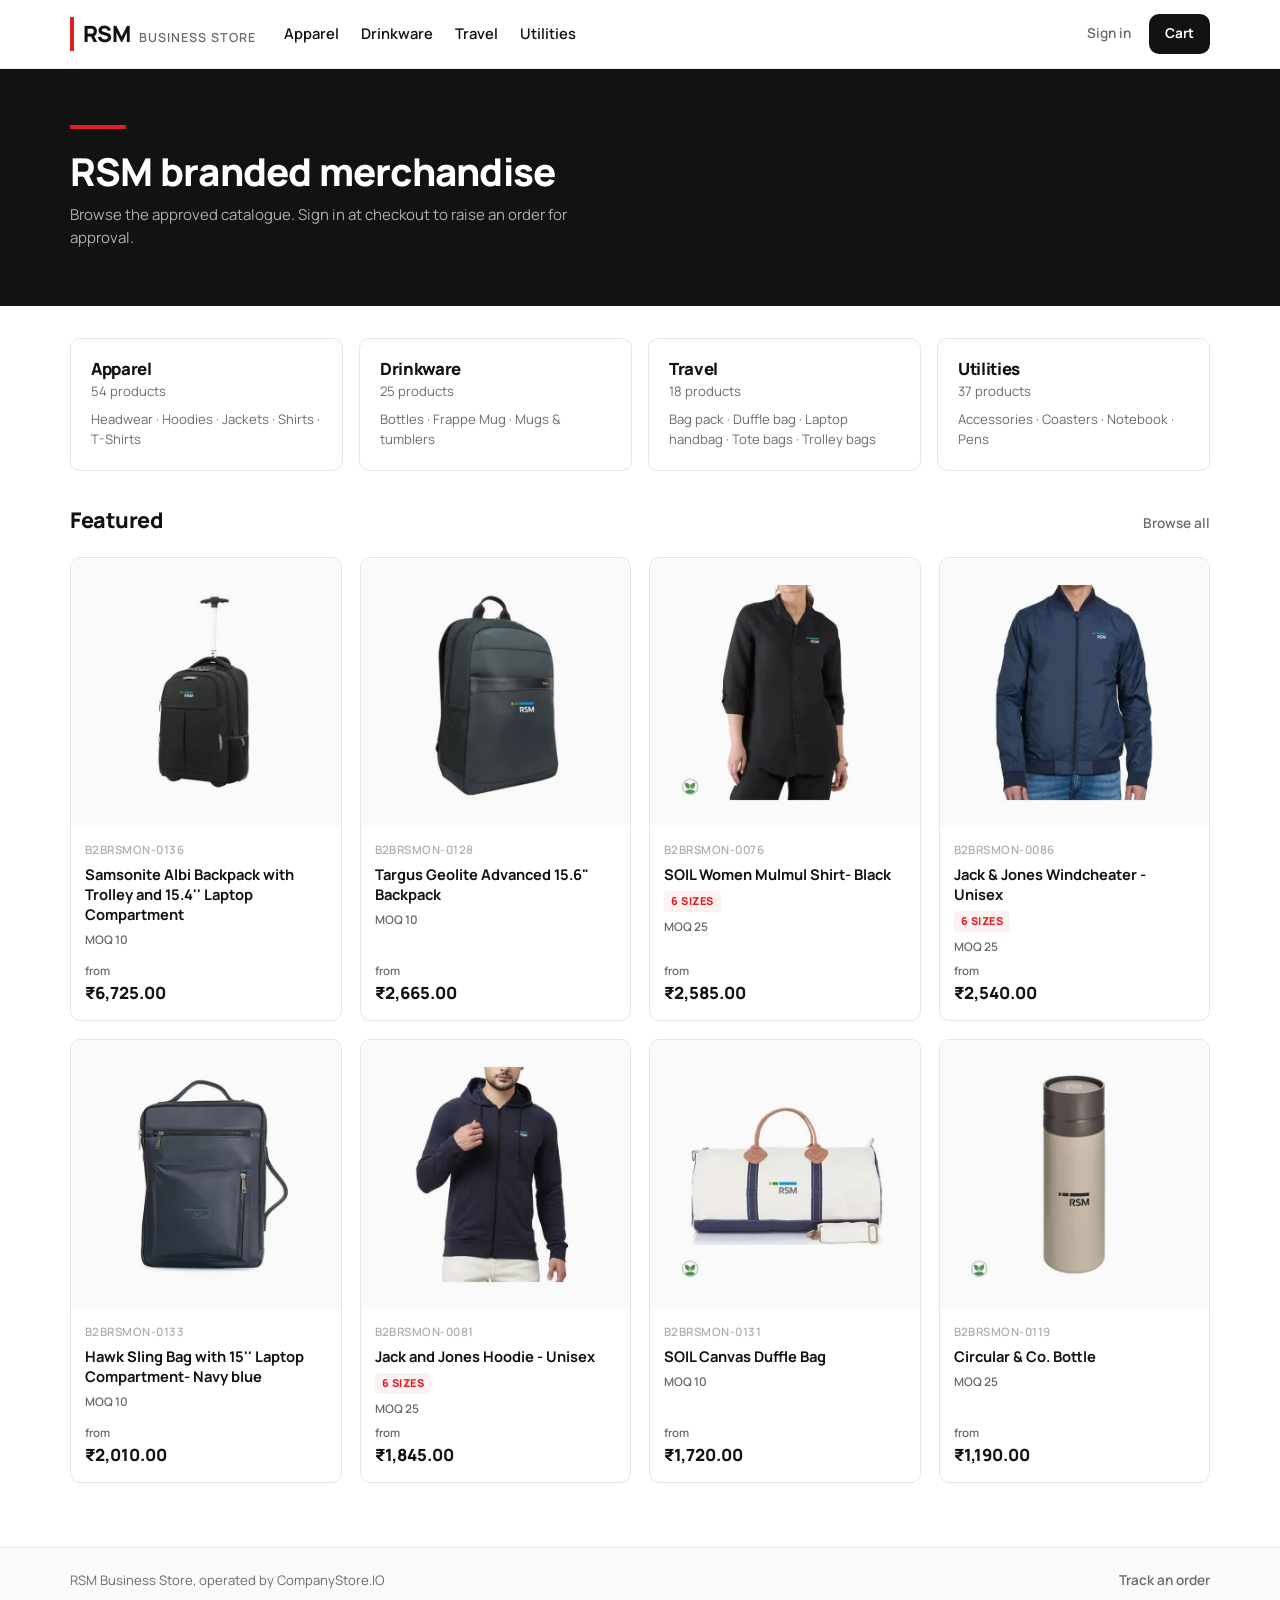
==== index.html @ a724bf7b "RSM B2B store: static catalogue, tier pricing, approval workflow Replaces the Magento storefront at " ====
<!doctype html>
<html lang="en">
<head>
<meta charset="utf-8">
<meta name="viewport" content="width=device-width,initial-scale=1">
<meta name="robots" content="noindex,nofollow">
<title>RSM Business Store</title>
<link rel="preconnect" href="https://fonts.googleapis.com">
<link rel="preconnect" href="https://fonts.gstatic.com" crossorigin>
<link href="https://fonts.googleapis.com/css2?family=Manrope:wght@400;500;600;700;800&display=swap" rel="stylesheet">
<link rel="stylesheet" href="assets/css/app.css">
</head>
<body>
<main>
  <section class="hero">
    <div class="wrap">
      <div class="bar"></div>
      <h1>RSM branded merchandise</h1>
      <p>Browse the approved catalogue. Sign in at checkout to raise an order for approval.</p>
    </div>
  </section>

  <div class="wrap">
    <div class="cat-grid" id="cats"></div>

    <div class="row-between" style="margin:36px 0 16px">
      <h2>Featured</h2>
      <a class="link-quiet" href="category.html?cat=Apparel">Browse all</a>
    </div>
    <div class="grid" id="featured"></div>
  </div>
</main>

<script src="assets/js/app.js"></script>
<script>
(async function () {
  await Catalog.load();
  mount();

  const counts = {};
  for (const p of Catalog.products) counts[p.category] = (counts[p.category] || 0) + 1;

  document.getElementById('cats').append(...Catalog.categories.map(c =>
    el('a', { class: 'cat-card', href: 'category.html?cat=' + encodeURIComponent(c.slug) },
      el('h3', {}, c.label),
      el('div', { class: 'small' }, `${counts[c.slug] || 0} products`),
      el('div', { class: 'small muted', style: 'margin-top:8px' }, c.subcategories.join(' · ')))));

  // One representative product per subcategory, cheapest first, capped at 8.
  const seen = new Set(), picks = [];
  for (const p of [...Catalog.products].sort((a, b) => b.base_price - a.base_price)) {
    if (seen.has(p.subcategory)) continue;
    seen.add(p.subcategory);
    picks.push(p);
    if (picks.length === 8) break;
  }
  document.getElementById('featured').append(...picks.map(productCard));
})();
</script>
</body>
</html>
---- assets/css/app.css ----
/* RSM Business Store. CompanyStore.IO Core 5 palette only:
   #E01E23 red, #121212 black, #AFAFAF grey, #FAFAFA off-white, #FDF2F2 faded red. */

:root {
  --red: #E01E23;
  --black: #121212;
  --grey: #AFAFAF;
  --off: #FAFAFA;
  --faint: #FDF2F2;
  --line: #E6E6E6;
  --muted: #6B6B6B;
  --radius: 10px;
  --shadow: 0 1px 3px rgba(18, 18, 18, .06), 0 8px 24px rgba(18, 18, 18, .05);
}

* { box-sizing: border-box; }

html { -webkit-text-size-adjust: 100%; }

body {
  margin: 0;
  font-family: Manrope, -apple-system, BlinkMacSystemFont, 'Segoe UI', sans-serif;
  color: var(--black);
  background: #fff;
  font-size: 15px;
  line-height: 1.55;
  display: flex;
  flex-direction: column;
  min-height: 100vh;
}

main { flex: 1; }

a { color: var(--black); text-decoration: none; }
a:hover { color: var(--red); }

h1, h2, h3, h4 { margin: 0 0 .5rem; font-weight: 800; letter-spacing: -.02em; line-height: 1.2; }
h1 { font-size: 2rem; }
h2 { font-size: 1.35rem; }
h3 { font-size: 1.05rem; }

.wrap { width: 100%; max-width: 1180px; margin: 0 auto; padding: 0 20px; }
.hidden { display: none !important; }
.muted { color: var(--muted); }
.small { font-size: .82rem; }
.mono { font-variant-numeric: tabular-nums; }
.right { text-align: right; }
.center { text-align: center; }
.stack > * + * { margin-top: 1rem; }
.row { display: flex; gap: 12px; align-items: center; }
.row-between { display: flex; gap: 12px; align-items: center; justify-content: space-between; }
.grow { flex: 1; }

/* ------------------------------------------------------------------ header */

.site-head {
  border-bottom: 1px solid var(--line);
  background: #fff;
  position: sticky;
  top: 0;
  z-index: 40;
}

.head-inner { display: flex; align-items: center; gap: 28px; height: 68px; }

.brand { display: flex; align-items: baseline; gap: 9px; }
.brand-mark {
  font-weight: 800;
  font-size: 1.4rem;
  letter-spacing: -.03em;
  color: var(--black);
  border-left: 4px solid var(--red);
  padding-left: 9px;
}
.brand-sub { font-size: .78rem; color: var(--muted); font-weight: 600; text-transform: uppercase; letter-spacing: .08em; }

.nav { display: flex; gap: 22px; flex: 1; }
.nav a { font-weight: 600; font-size: .92rem; padding: 6px 0; border-bottom: 2px solid transparent; }
.nav a.on, .nav a:hover { border-bottom-color: var(--red); color: var(--black); }

.head-right { display: flex; align-items: center; gap: 18px; }
.who { display: flex; align-items: center; gap: 12px; }
.who-name { font-size: .85rem; font-weight: 600; }
.link-quiet { font-size: .85rem; color: var(--muted); font-weight: 600; }
.link-quiet:hover { color: var(--red); }

.cart-btn {
  display: inline-flex; align-items: center; gap: 8px;
  background: var(--black); color: #fff;
  padding: 9px 16px; border-radius: var(--radius);
  font-weight: 700; font-size: .85rem;
}
.cart-btn:hover { background: var(--red); color: #fff; }
.pill {
  background: var(--red); color: #fff; border-radius: 999px;
  min-width: 20px; height: 20px; padding: 0 6px;
  display: inline-flex; align-items: center; justify-content: center;
  font-size: .72rem; font-weight: 800;
}
.cart-btn .pill { background: #fff; color: var(--black); }

/* ------------------------------------------------------------------ footer */

.site-foot { border-top: 1px solid var(--line); margin-top: 64px; padding: 22px 0; background: var(--off); }
.foot-inner { display: flex; justify-content: space-between; font-size: .82rem; color: var(--muted); }

/* -------------------------------------------------------------------- hero */

.hero { background: var(--black); color: #fff; padding: 56px 0; }
.hero h1 { color: #fff; font-size: 2.4rem; max-width: 640px; }
.hero p { color: var(--grey); max-width: 560px; margin: 0; }
.hero .bar { width: 56px; height: 4px; background: var(--red); margin-bottom: 20px; }

.cat-grid { display: grid; grid-template-columns: repeat(4, 1fr); gap: 16px; margin: 32px 0; }
.cat-card {
  border: 1px solid var(--line); border-radius: var(--radius);
  padding: 20px; background: #fff; transition: .15s;
}
.cat-card:hover { border-color: var(--red); box-shadow: var(--shadow); }
.cat-card h3 { margin-bottom: 2px; }
.cat-card .small { color: var(--muted); }

/* ------------------------------------------------------------------- cards */

.grid { display: grid; grid-template-columns: repeat(4, 1fr); gap: 18px; }

.card {
  border: 1px solid var(--line); border-radius: var(--radius);
  overflow: hidden; background: #fff; display: flex; flex-direction: column;
  transition: .15s;
}
.card:hover { box-shadow: var(--shadow); border-color: var(--grey); }

.card-img {
  aspect-ratio: 1; background: var(--off);
  display: flex; align-items: center; justify-content: center; overflow: hidden;
}
.card-img img { width: 100%; height: 100%; object-fit: contain; mix-blend-mode: multiply; }

.card-body { padding: 14px; display: flex; flex-direction: column; gap: 6px; flex: 1; }
.card-name { font-weight: 700; font-size: .92rem; line-height: 1.35; }
.card-sku { font-size: .72rem; color: var(--grey); font-weight: 600; letter-spacing: .04em; }
.card-price { font-weight: 800; font-size: 1.05rem; margin-top: auto; }
.card-price .from { font-size: .72rem; color: var(--muted); font-weight: 600; display: block; }
.card-moq { font-size: .74rem; color: var(--muted); font-weight: 600; }

.tag {
  display: inline-block; align-self: flex-start; background: var(--faint); color: var(--red);
  border-radius: 4px; padding: 2px 7px; font-size: .68rem;
  font-weight: 800; letter-spacing: .05em; text-transform: uppercase;
}

/* ----------------------------------------------------------------- product */

.pdp { display: grid; grid-template-columns: 1fr 1fr; gap: 44px; margin: 32px 0; align-items: start; }
.pdp > * { min-width: 0; }
.pdp-img { background: var(--off); border-radius: var(--radius); aspect-ratio: 1; position: sticky; top: 88px; display: flex; align-items: center; justify-content: center; }
.pdp-img img { width: 92%; height: 92%; object-fit: contain; mix-blend-mode: multiply; }

.spec-table { width: 100%; border-collapse: collapse; font-size: .88rem; }
.spec-table td { padding: 7px 0; border-bottom: 1px solid var(--line); vertical-align: top; }
.spec-table td:first-child { color: var(--muted); font-weight: 600; width: 38%; }

.tier-table { width: 100%; border-collapse: collapse; font-size: .88rem; margin-top: 8px; }
.tier-table th { text-align: left; font-size: .7rem; text-transform: uppercase; letter-spacing: .06em; color: var(--muted); padding: 8px 10px; border-bottom: 1px solid var(--line); }
.tier-table td { padding: 9px 10px; border-bottom: 1px solid var(--line); }
.tier-table tr.on { background: var(--faint); }
.tier-table tr.on td { font-weight: 800; }
.tier-table tr.on td:first-child::before { content: '▸ '; color: var(--red); }

.size-grid { display: flex; flex-wrap: wrap; gap: 8px; }
.size-box {
  border: 1px solid var(--line); border-radius: 8px; padding: 8px;
  width: 74px; text-align: center;
}
.size-box.has { border-color: var(--black); }
.size-box label { display: block; font-weight: 800; font-size: .78rem; margin-bottom: 5px; }
.size-box input { width: 100%; border: 0; text-align: center; font-family: inherit; font-weight: 700; font-size: .9rem; padding: 3px 0; background: var(--off); border-radius: 5px; }
.size-box input:focus { outline: 2px solid var(--red); }

/* ------------------------------------------------------------------ inputs */

.btn {
  display: inline-flex; align-items: center; justify-content: center; gap: 8px;
  background: var(--red); color: #fff; border: 0;
  padding: 12px 22px; border-radius: var(--radius);
  font-family: inherit; font-weight: 700; font-size: .92rem; cursor: pointer;
  transition: .15s;
}
.btn:hover { background: #b8171b; color: #fff; }
.btn:disabled { background: var(--grey); cursor: not-allowed; }
.btn-dark { background: var(--black); }
.btn-dark:hover { background: #000; }
.btn-ghost { background: #fff; color: var(--black); border: 1px solid var(--line); }
.btn-ghost:hover { background: var(--off); color: var(--black); border-color: var(--grey); }
.btn-sm { padding: 7px 13px; font-size: .8rem; }
.btn-block { width: 100%; }

label.field { display: block; margin-bottom: 14px; }
label.field > span { display: block; font-size: .78rem; font-weight: 700; margin-bottom: 5px; text-transform: uppercase; letter-spacing: .04em; color: var(--muted); }
label.field > span .req { color: var(--red); }

input[type=text], input[type=email], input[type=password], input[type=tel],
input[type=number], input[type=date], select, textarea {
  width: 100%; padding: 10px 12px;
  border: 1px solid var(--line); border-radius: 8px;
  font-family: inherit; font-size: .92rem; background: #fff; color: var(--black);
}
input:focus, select:focus, textarea:focus { outline: 0; border-color: var(--red); box-shadow: 0 0 0 3px var(--faint); }
textarea { min-height: 92px; resize: vertical; }
input[type=file] { font-size: .85rem; }

.form-grid { display: grid; grid-template-columns: 1fr 1fr; gap: 0 16px; }
.form-grid .full { grid-column: 1 / -1; }

/* ------------------------------------------------------------------ panels */

.panel { border: 1px solid var(--line); border-radius: var(--radius); padding: 22px; background: #fff; }
.panel + .panel { margin-top: 18px; }
.panel h2 { font-size: 1.05rem; margin-bottom: 14px; padding-bottom: 10px; border-bottom: 1px solid var(--line); }

.note { background: var(--faint); border-left: 3px solid var(--red); padding: 12px 14px; border-radius: 0 8px 8px 0; font-size: .87rem; }
.note-quiet { background: var(--off); border-left-color: var(--grey); }

.totals { width: 100%; border-collapse: collapse; }
.totals td { padding: 7px 0; }
.totals td:last-child { text-align: right; font-variant-numeric: tabular-nums; font-weight: 600; }
.totals tr.grand td { border-top: 2px solid var(--black); padding-top: 12px; font-size: 1.2rem; font-weight: 800; }

/* ------------------------------------------------------------------- table */

.tbl { width: 100%; border-collapse: collapse; font-size: .88rem; }
.tbl th { text-align: left; font-size: .7rem; text-transform: uppercase; letter-spacing: .06em; color: var(--muted); padding: 10px; border-bottom: 1px solid var(--line); white-space: nowrap; }
.tbl td { padding: 12px 10px; border-bottom: 1px solid var(--line); vertical-align: middle; }
.tbl tbody tr:hover { background: var(--off); }
.tbl .num { text-align: right; font-variant-numeric: tabular-nums; }

.thumb { width: 52px; height: 52px; object-fit: contain; background: var(--off); border-radius: 6px; mix-blend-mode: multiply; }

.qty-in { width: 76px; text-align: center; }

.status {
  display: inline-block; padding: 3px 10px; border-radius: 999px;
  font-size: .72rem; font-weight: 800; text-transform: uppercase; letter-spacing: .04em;
  background: var(--off); color: var(--muted); border: 1px solid var(--line);
}
.status.pending { background: var(--faint); color: var(--red); border-color: #F5C6C7; }
.status.approved { background: var(--black); color: #fff; border-color: var(--black); }
.status.rejected { background: var(--red); color: #fff; border-color: var(--red); }
.status.closed { background: var(--off); color: var(--black); border-color: var(--grey); }

/* ------------------------------------------------------------------- toast */

.toast {
  position: fixed; left: 50%; bottom: 28px; transform: translate(-50%, 20px);
  background: var(--black); color: #fff; padding: 13px 20px;
  border-radius: var(--radius); font-weight: 600; font-size: .88rem;
  opacity: 0; transition: .25s; z-index: 100; max-width: 90vw;
  box-shadow: 0 8px 30px rgba(0, 0, 0, .25);
}
.toast.show { opacity: 1; transform: translate(-50%, 0); }
.toast-error { background: var(--red); }

/* -------------------------------------------------------------------- misc */

.crumbs { font-size: .8rem; color: var(--muted); margin: 20px 0 6px; font-weight: 600; }
.crumbs a { color: var(--muted); }
.crumbs a:hover { color: var(--red); }

.page-head { margin: 8px 0 24px; padding-bottom: 16px; border-bottom: 1px solid var(--line); }

.filters { display: flex; gap: 8px; flex-wrap: wrap; margin-bottom: 22px; }
.chip {
  border: 1px solid var(--line); background: #fff; border-radius: 999px;
  padding: 6px 15px; font-size: .82rem; font-weight: 600; cursor: pointer;
  font-family: inherit; color: var(--black);
}
.chip.on { background: var(--black); color: #fff; border-color: var(--black); }
.chip:hover:not(.on) { border-color: var(--red); color: var(--red); }

.narrow { max-width: 460px; margin: 56px auto; }
.mid { max-width: 780px; margin: 0 auto; }

.empty { text-align: center; padding: 72px 20px; color: var(--muted); }
.empty h2 { color: var(--black); }

.drop {
  border: 2px dashed var(--line); border-radius: var(--radius);
  padding: 26px; text-align: center; cursor: pointer; background: var(--off);
}
.drop:hover, .drop.over { border-color: var(--red); background: var(--faint); }
.file-row { display: flex; align-items: center; gap: 10px; padding: 8px 0; border-bottom: 1px solid var(--line); font-size: .85rem; }

@media (max-width: 900px) {
  .grid, .cat-grid { grid-template-columns: repeat(2, 1fr); }
  .pdp, .form-grid { grid-template-columns: 1fr; }
  .nav { display: none; }
  .head-inner { gap: 14px; }
}
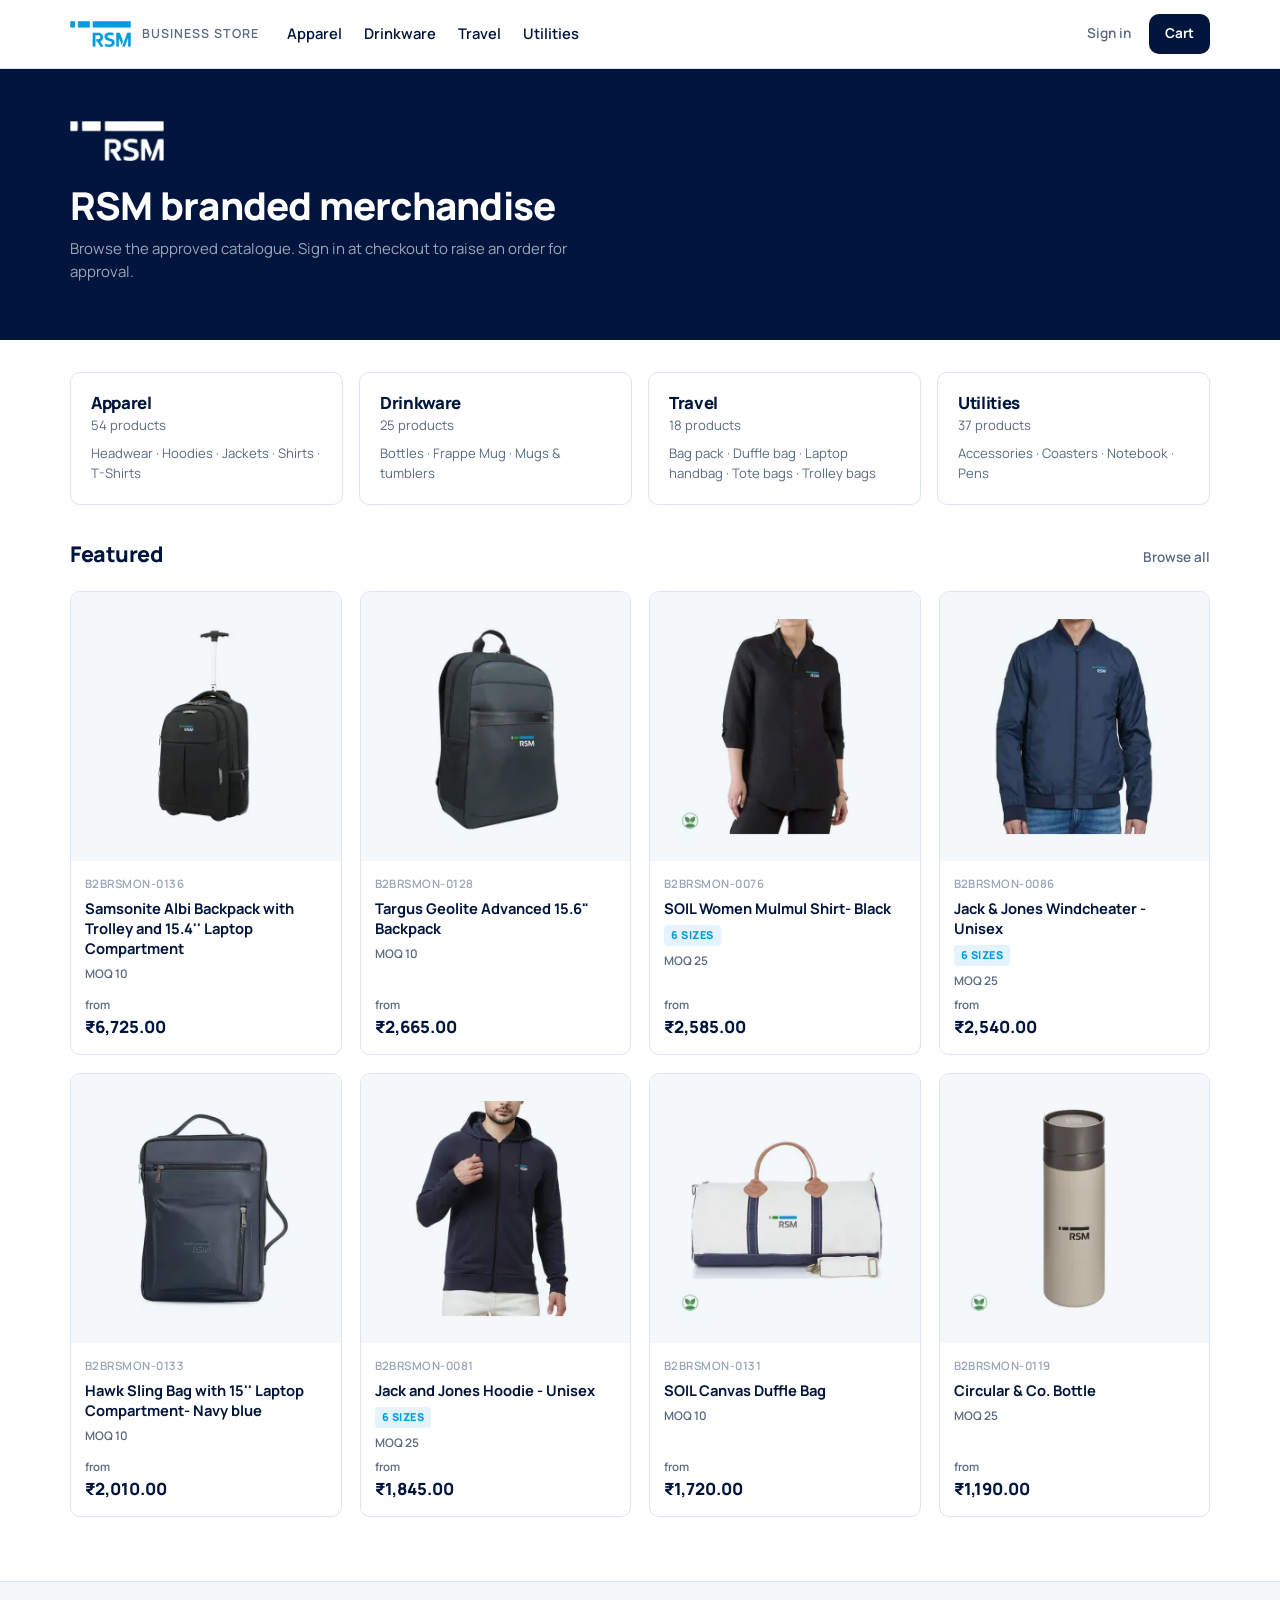
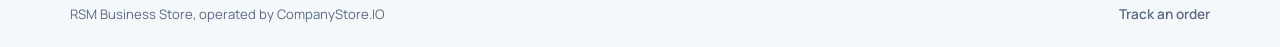
==== commit 6bd682f9: "Rebrand to the RSM palette Replaces the CompanyStore.IO Core 5 palette with RSM US's own: Cerulean #" ====
--- a/index.html
+++ b/index.html
@@ -14,7 +14,7 @@
 <main>
   <section class="hero">
     <div class="wrap">
-      <div class="bar"></div>
+      <img class="hero-logo" src="assets/brand/rsm-logo-white.png" alt="RSM">
       <h1>RSM branded merchandise</h1>
       <p>Browse the approved catalogue. Sign in at checkout to raise an order for approval.</p>
     </div>
--- a/assets/css/app.css
+++ b/assets/css/app.css
@@ -1,16 +1,25 @@
-/* RSM Business Store. CompanyStore.IO Core 5 palette only:
-   #E01E23 red, #121212 black, #AFAFAF grey, #FAFAFA off-white, #FDF2F2 faded red. */
+/* RSM Business Store.
+   RSM US palette:
+     Cerulean  #009CDE  primary
+     Midnight  #00153D  ink and dark surfaces
+     White     #FFFFFF
+   Cerulean verified against the logo printed on RSM merchandise (sampled
+   #0A94D5, hue 199-202deg, across four product photos). Neutrals are cooled
+   towards Midnight so the greys sit with the blue rather than against it. */
 
 :root {
-  --red: #E01E23;
-  --black: #121212;
-  --grey: #AFAFAF;
-  --off: #FAFAFA;
-  --faint: #FDF2F2;
-  --line: #E6E6E6;
-  --muted: #6B6B6B;
+  --brand: #009CDE;
+  --brand-dark: #007FB5;
+  --brand-deep: #005E86;
+  --ink: #00153D;
+  --ink-soft: #17305B;
+  --grey: #9AA6B8;
+  --off: #F4F8FB;
+  --tint: #E4F3FC;
+  --line: #DCE5EE;
+  --muted: #5B6A80;
   --radius: 10px;
-  --shadow: 0 1px 3px rgba(18, 18, 18, .06), 0 8px 24px rgba(18, 18, 18, .05);
+  --shadow: 0 1px 3px rgba(0, 21, 61, .07), 0 8px 24px rgba(0, 21, 61, .06);
 }
 
 * { box-sizing: border-box; }
@@ -20,7 +29,7 @@
 body {
   margin: 0;
   font-family: Manrope, -apple-system, BlinkMacSystemFont, 'Segoe UI', sans-serif;
-  color: var(--black);
+  color: var(--ink);
   background: #fff;
   font-size: 15px;
   line-height: 1.55;
@@ -31,8 +40,8 @@
 
 main { flex: 1; }
 
-a { color: var(--black); text-decoration: none; }
-a:hover { color: var(--red); }
+a { color: var(--ink); text-decoration: none; }
+a:hover { color: var(--brand); }
 
 h1, h2, h3, h4 { margin: 0 0 .5rem; font-weight: 800; letter-spacing: -.02em; line-height: 1.2; }
 h1 { font-size: 2rem; }
@@ -63,41 +72,34 @@
 
 .head-inner { display: flex; align-items: center; gap: 28px; height: 68px; }
 
-.brand { display: flex; align-items: baseline; gap: 9px; }
-.brand-mark {
-  font-weight: 800;
-  font-size: 1.4rem;
-  letter-spacing: -.03em;
-  color: var(--black);
-  border-left: 4px solid var(--red);
-  padding-left: 9px;
-}
+.brand { display: flex; align-items: center; gap: 11px; }
+.brand-logo { height: 26px; width: auto; display: block; }
 .brand-sub { font-size: .78rem; color: var(--muted); font-weight: 600; text-transform: uppercase; letter-spacing: .08em; }
 
 .nav { display: flex; gap: 22px; flex: 1; }
 .nav a { font-weight: 600; font-size: .92rem; padding: 6px 0; border-bottom: 2px solid transparent; }
-.nav a.on, .nav a:hover { border-bottom-color: var(--red); color: var(--black); }
+.nav a.on, .nav a:hover { border-bottom-color: var(--brand); color: var(--ink); }
 
 .head-right { display: flex; align-items: center; gap: 18px; }
 .who { display: flex; align-items: center; gap: 12px; }
 .who-name { font-size: .85rem; font-weight: 600; }
 .link-quiet { font-size: .85rem; color: var(--muted); font-weight: 600; }
-.link-quiet:hover { color: var(--red); }
+.link-quiet:hover { color: var(--brand); }
 
 .cart-btn {
   display: inline-flex; align-items: center; gap: 8px;
-  background: var(--black); color: #fff;
+  background: var(--ink); color: #fff;
   padding: 9px 16px; border-radius: var(--radius);
   font-weight: 700; font-size: .85rem;
 }
-.cart-btn:hover { background: var(--red); color: #fff; }
+.cart-btn:hover { background: var(--brand); color: #fff; }
 .pill {
-  background: var(--red); color: #fff; border-radius: 999px;
+  background: var(--brand); color: #fff; border-radius: 999px;
   min-width: 20px; height: 20px; padding: 0 6px;
   display: inline-flex; align-items: center; justify-content: center;
   font-size: .72rem; font-weight: 800;
 }
-.cart-btn .pill { background: #fff; color: var(--black); }
+.cart-btn .pill { background: var(--brand); color: #fff; }
 
 /* ------------------------------------------------------------------ footer */
 
@@ -106,17 +108,18 @@
 
 /* -------------------------------------------------------------------- hero */
 
-.hero { background: var(--black); color: #fff; padding: 56px 0; }
+.hero { background: var(--ink); color: #fff; padding: 52px 0 56px; }
 .hero h1 { color: #fff; font-size: 2.4rem; max-width: 640px; }
 .hero p { color: var(--grey); max-width: 560px; margin: 0; }
-.hero .bar { width: 56px; height: 4px; background: var(--red); margin-bottom: 20px; }
+.hero .bar { width: 56px; height: 4px; background: var(--brand); margin-bottom: 20px; }
+.hero-logo { height: 40px; width: auto; display: block; margin-bottom: 22px; }
 
 .cat-grid { display: grid; grid-template-columns: repeat(4, 1fr); gap: 16px; margin: 32px 0; }
 .cat-card {
   border: 1px solid var(--line); border-radius: var(--radius);
   padding: 20px; background: #fff; transition: .15s;
 }
-.cat-card:hover { border-color: var(--red); box-shadow: var(--shadow); }
+.cat-card:hover { border-color: var(--brand); box-shadow: var(--shadow); }
 .cat-card h3 { margin-bottom: 2px; }
 .cat-card .small { color: var(--muted); }
 
@@ -145,7 +148,7 @@
 .card-moq { font-size: .74rem; color: var(--muted); font-weight: 600; }
 
 .tag {
-  display: inline-block; align-self: flex-start; background: var(--faint); color: var(--red);
+  display: inline-block; align-self: flex-start; background: var(--tint); color: var(--brand);
   border-radius: 4px; padding: 2px 7px; font-size: .68rem;
   font-weight: 800; letter-spacing: .05em; text-transform: uppercase;
 }
@@ -164,49 +167,49 @@
 .tier-table { width: 100%; border-collapse: collapse; font-size: .88rem; margin-top: 8px; }
 .tier-table th { text-align: left; font-size: .7rem; text-transform: uppercase; letter-spacing: .06em; color: var(--muted); padding: 8px 10px; border-bottom: 1px solid var(--line); }
 .tier-table td { padding: 9px 10px; border-bottom: 1px solid var(--line); }
-.tier-table tr.on { background: var(--faint); }
+.tier-table tr.on { background: var(--tint); }
 .tier-table tr.on td { font-weight: 800; }
-.tier-table tr.on td:first-child::before { content: '▸ '; color: var(--red); }
+.tier-table tr.on td:first-child::before { content: '▸ '; color: var(--brand); }
 
 .size-grid { display: flex; flex-wrap: wrap; gap: 8px; }
 .size-box {
   border: 1px solid var(--line); border-radius: 8px; padding: 8px;
   width: 74px; text-align: center;
 }
-.size-box.has { border-color: var(--black); }
+.size-box.has { border-color: var(--ink); }
 .size-box label { display: block; font-weight: 800; font-size: .78rem; margin-bottom: 5px; }
 .size-box input { width: 100%; border: 0; text-align: center; font-family: inherit; font-weight: 700; font-size: .9rem; padding: 3px 0; background: var(--off); border-radius: 5px; }
-.size-box input:focus { outline: 2px solid var(--red); }
+.size-box input:focus { outline: 2px solid var(--brand); }
 
 /* ------------------------------------------------------------------ inputs */
 
 .btn {
   display: inline-flex; align-items: center; justify-content: center; gap: 8px;
-  background: var(--red); color: #fff; border: 0;
+  background: var(--brand); color: #fff; border: 0;
   padding: 12px 22px; border-radius: var(--radius);
   font-family: inherit; font-weight: 700; font-size: .92rem; cursor: pointer;
   transition: .15s;
 }
-.btn:hover { background: #b8171b; color: #fff; }
+.btn:hover { background: var(--brand-dark); color: #fff; }
 .btn:disabled { background: var(--grey); cursor: not-allowed; }
-.btn-dark { background: var(--black); }
-.btn-dark:hover { background: #000; }
-.btn-ghost { background: #fff; color: var(--black); border: 1px solid var(--line); }
-.btn-ghost:hover { background: var(--off); color: var(--black); border-color: var(--grey); }
+.btn-dark { background: var(--ink); }
+.btn-dark:hover { background: var(--ink-soft); }
+.btn-ghost { background: #fff; color: var(--ink); border: 1px solid var(--line); }
+.btn-ghost:hover { background: var(--off); color: var(--ink); border-color: var(--grey); }
 .btn-sm { padding: 7px 13px; font-size: .8rem; }
 .btn-block { width: 100%; }
 
 label.field { display: block; margin-bottom: 14px; }
 label.field > span { display: block; font-size: .78rem; font-weight: 700; margin-bottom: 5px; text-transform: uppercase; letter-spacing: .04em; color: var(--muted); }
-label.field > span .req { color: var(--red); }
+label.field > span .req { color: var(--brand); }
 
 input[type=text], input[type=email], input[type=password], input[type=tel],
 input[type=number], input[type=date], select, textarea {
   width: 100%; padding: 10px 12px;
   border: 1px solid var(--line); border-radius: 8px;
-  font-family: inherit; font-size: .92rem; background: #fff; color: var(--black);
-}
-input:focus, select:focus, textarea:focus { outline: 0; border-color: var(--red); box-shadow: 0 0 0 3px var(--faint); }
+  font-family: inherit; font-size: .92rem; background: #fff; color: var(--ink);
+}
+input:focus, select:focus, textarea:focus { outline: 0; border-color: var(--brand); box-shadow: 0 0 0 3px var(--tint); }
 textarea { min-height: 92px; resize: vertical; }
 input[type=file] { font-size: .85rem; }
 
@@ -219,13 +222,13 @@
 .panel + .panel { margin-top: 18px; }
 .panel h2 { font-size: 1.05rem; margin-bottom: 14px; padding-bottom: 10px; border-bottom: 1px solid var(--line); }
 
-.note { background: var(--faint); border-left: 3px solid var(--red); padding: 12px 14px; border-radius: 0 8px 8px 0; font-size: .87rem; }
+.note { background: var(--tint); border-left: 3px solid var(--brand); padding: 12px 14px; border-radius: 0 8px 8px 0; font-size: .87rem; }
 .note-quiet { background: var(--off); border-left-color: var(--grey); }
 
 .totals { width: 100%; border-collapse: collapse; }
 .totals td { padding: 7px 0; }
 .totals td:last-child { text-align: right; font-variant-numeric: tabular-nums; font-weight: 600; }
-.totals tr.grand td { border-top: 2px solid var(--black); padding-top: 12px; font-size: 1.2rem; font-weight: 800; }
+.totals tr.grand td { border-top: 2px solid var(--ink); padding-top: 12px; font-size: 1.2rem; font-weight: 800; }
 
 /* ------------------------------------------------------------------- table */
 
@@ -244,28 +247,28 @@
   font-size: .72rem; font-weight: 800; text-transform: uppercase; letter-spacing: .04em;
   background: var(--off); color: var(--muted); border: 1px solid var(--line);
 }
-.status.pending { background: var(--faint); color: var(--red); border-color: #F5C6C7; }
-.status.approved { background: var(--black); color: #fff; border-color: var(--black); }
-.status.rejected { background: var(--red); color: #fff; border-color: var(--red); }
-.status.closed { background: var(--off); color: var(--black); border-color: var(--grey); }
+.status.pending { background: var(--tint); color: var(--brand); border-color: #B6E1F7; }
+.status.approved { background: var(--ink); color: #fff; border-color: var(--ink); }
+.status.rejected { background: var(--brand); color: #fff; border-color: var(--brand); }
+.status.closed { background: var(--off); color: var(--ink); border-color: var(--grey); }
 
 /* ------------------------------------------------------------------- toast */
 
 .toast {
   position: fixed; left: 50%; bottom: 28px; transform: translate(-50%, 20px);
-  background: var(--black); color: #fff; padding: 13px 20px;
+  background: var(--ink); color: #fff; padding: 13px 20px;
   border-radius: var(--radius); font-weight: 600; font-size: .88rem;
   opacity: 0; transition: .25s; z-index: 100; max-width: 90vw;
   box-shadow: 0 8px 30px rgba(0, 0, 0, .25);
 }
 .toast.show { opacity: 1; transform: translate(-50%, 0); }
-.toast-error { background: var(--red); }
+.toast-error { background: var(--brand); }
 
 /* -------------------------------------------------------------------- misc */
 
 .crumbs { font-size: .8rem; color: var(--muted); margin: 20px 0 6px; font-weight: 600; }
 .crumbs a { color: var(--muted); }
-.crumbs a:hover { color: var(--red); }
+.crumbs a:hover { color: var(--brand); }
 
 .page-head { margin: 8px 0 24px; padding-bottom: 16px; border-bottom: 1px solid var(--line); }
 
@@ -273,22 +276,22 @@
 .chip {
   border: 1px solid var(--line); background: #fff; border-radius: 999px;
   padding: 6px 15px; font-size: .82rem; font-weight: 600; cursor: pointer;
-  font-family: inherit; color: var(--black);
-}
-.chip.on { background: var(--black); color: #fff; border-color: var(--black); }
-.chip:hover:not(.on) { border-color: var(--red); color: var(--red); }
+  font-family: inherit; color: var(--ink);
+}
+.chip.on { background: var(--ink); color: #fff; border-color: var(--ink); }
+.chip:hover:not(.on) { border-color: var(--brand); color: var(--brand); }
 
 .narrow { max-width: 460px; margin: 56px auto; }
 .mid { max-width: 780px; margin: 0 auto; }
 
 .empty { text-align: center; padding: 72px 20px; color: var(--muted); }
-.empty h2 { color: var(--black); }
+.empty h2 { color: var(--ink); }
 
 .drop {
   border: 2px dashed var(--line); border-radius: var(--radius);
   padding: 26px; text-align: center; cursor: pointer; background: var(--off);
 }
-.drop:hover, .drop.over { border-color: var(--red); background: var(--faint); }
+.drop:hover, .drop.over { border-color: var(--brand); background: var(--tint); }
 .file-row { display: flex; align-items: center; gap: 10px; padding: 8px 0; border-bottom: 1px solid var(--line); font-size: .85rem; }
 
 @media (max-width: 900px) {
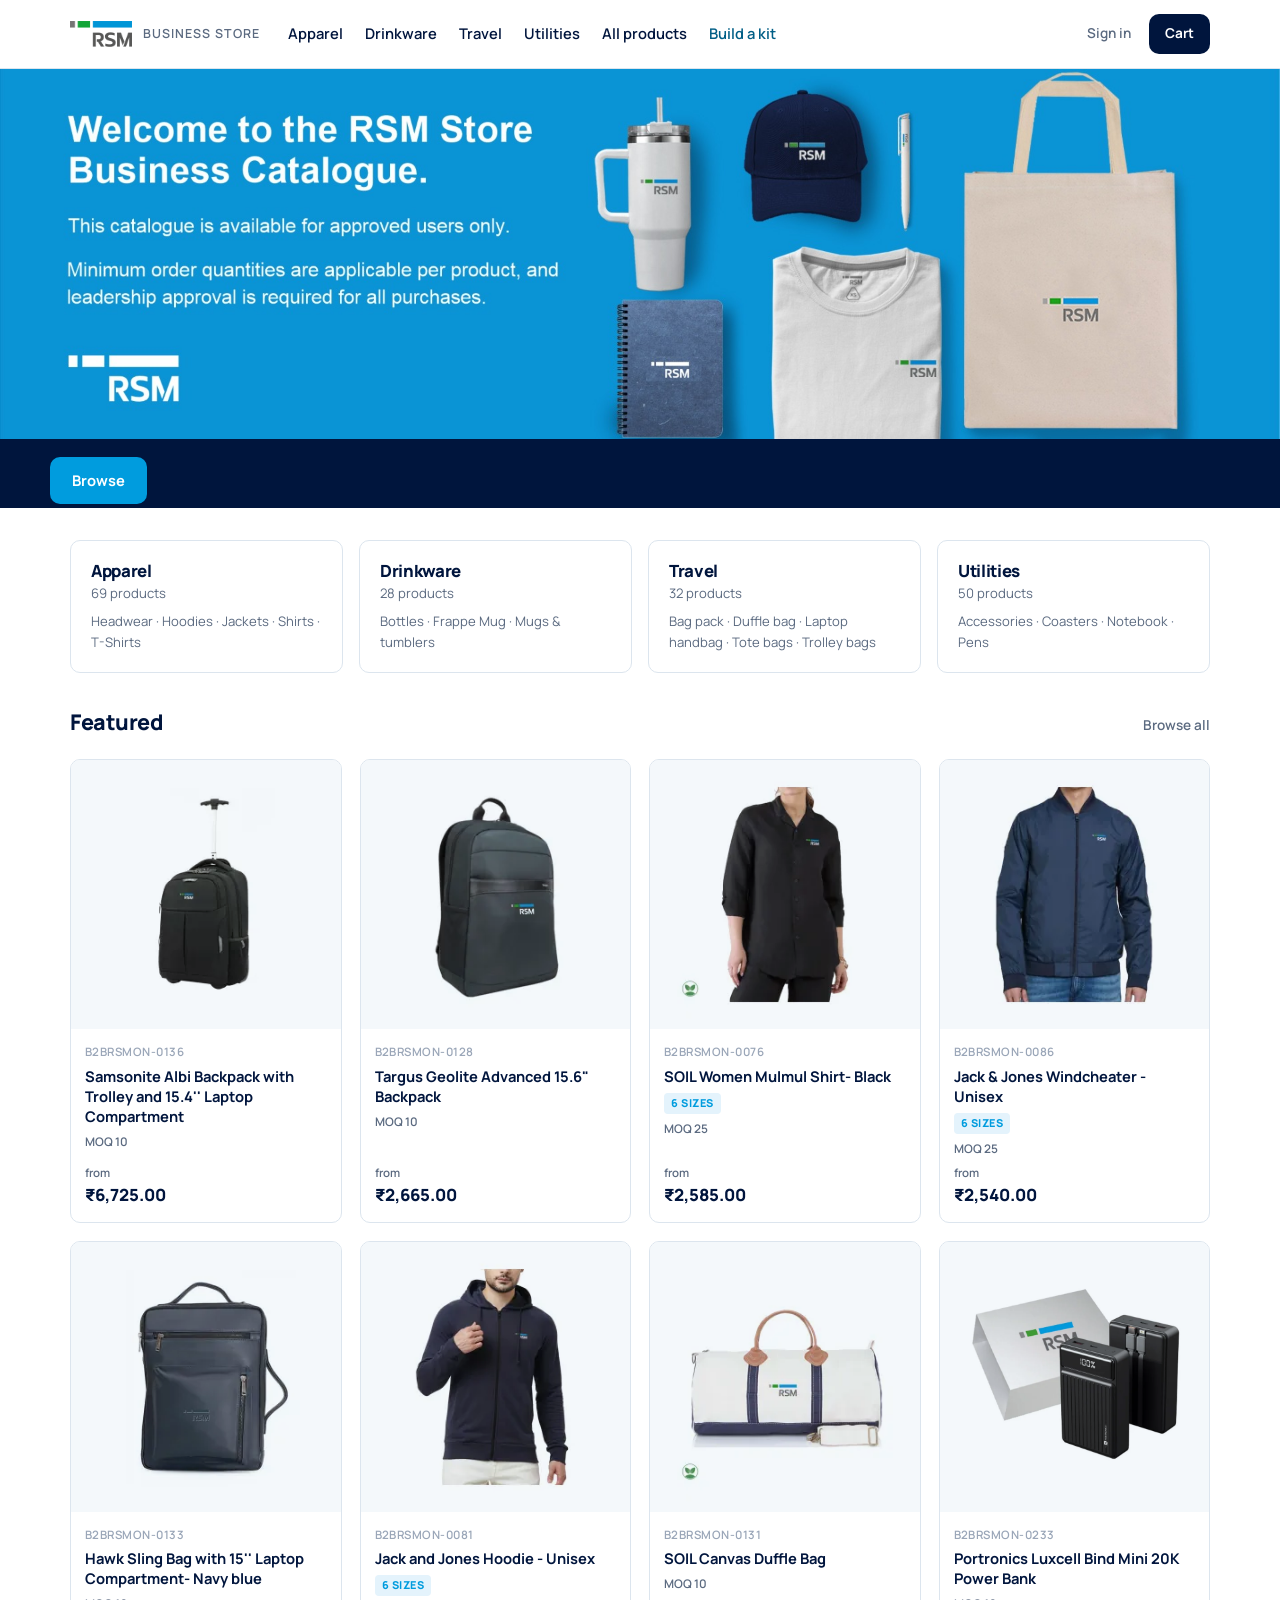
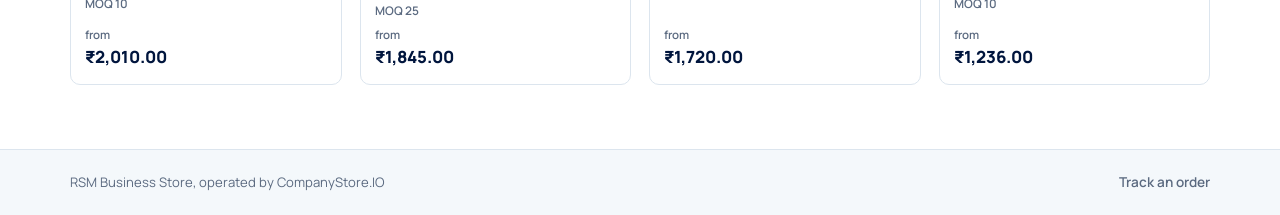
==== commit 2f768ba1: "RSM artwork for the header logo and the homepage hero - assets/brand/rsm-logo.png replaced with the " ====
--- a/index.html
+++ b/index.html
@@ -12,15 +12,10 @@
 </head>
 <body>
 <main>
-  <section class="hero">
-    <div class="wrap">
-      <img class="hero-logo" src="assets/brand/rsm-logo-white.png" alt="RSM">
-      <h1>RSM branded merchandise</h1>
-      <p>Browse the approved catalogue. Sign in at checkout to raise an order for approval.</p>
-    </div>
-  </section>
+  <section id="hero"></section>
 
   <div class="wrap">
+    <div id="banners"></div>
     <div class="cat-grid" id="cats"></div>
 
     <div class="row-between" style="margin:36px 0 16px">
@@ -36,6 +31,8 @@
 (async function () {
   await Catalog.load();
   mount();
+  paintHero();
+  paintBanners();
 
   const counts = {};
   for (const p of Catalog.products) counts[p.category] = (counts[p.category] || 0) + 1;
@@ -56,6 +53,49 @@
   }
   document.getElementById('featured').append(...picks.map(productCard));
 })();
+
+/* First active banner is the hero. Falls back to the settings copy, then to
+   hard-coded text, so the page never renders empty. */
+function paintHero() {
+  const b = Site.banners[0];
+  const host = document.getElementById('hero');
+
+  /* Banner artwork carries its own headline, body copy and logo, so it is
+     shown whole rather than darkened into a backdrop for a second set of the
+     same words. Without artwork the page still needs the typeset hero below. */
+  if (b && b.image_url) {
+    host.className = 'hero-art';
+    host.append(el('img', { src: b.image_url, alt: b.title || 'RSM Business Store' }));
+    if (b.link_url) {
+      host.append(el('div', { class: 'wrap' },
+        el('a', { class: 'btn', href: b.link_url }, 'Browse')));
+    }
+    return;
+  }
+
+  host.className = 'hero';
+  host.append(el('div', { class: 'wrap' },
+    el('img', { class: 'hero-logo', alt: 'RSM',
+      src: Site.get('logo_white_url', 'assets/brand/rsm-logo-white.png') }),
+    el('h1', {}, (b && b.title) || Site.get('hero_title', 'RSM branded merchandise')),
+    el('p', {}, (b && b.subtitle) || Site.get('hero_subtitle',
+      'Browse the approved catalogue. Sign in at checkout to raise an order for approval.')),
+    b && b.link_url
+      ? el('a', { class: 'btn', href: b.link_url, style: 'margin-top:18px' }, 'Browse')
+      : null));
+}
+
+/* Any banners after the first render as a promo row. */
+function paintBanners() {
+  const rest = Site.banners.slice(1);
+  const host = document.getElementById('banners');
+  if (!rest.length) return;
+  host.className = 'promo-grid';
+  host.append(...rest.map(b => el('a', {
+    class: 'promo', href: b.link_url || '#',
+    style: b.image_url ? `background-image:linear-gradient(rgba(0,21,61,.55),rgba(0,21,61,.55)),url(${b.image_url})` : '',
+  }, el('div', {}, el('h3', {}, b.title || ''), el('p', { class: 'small' }, b.subtitle || '')))));
+}
 </script>
 </body>
 </html>
--- a/assets/css/app.css
+++ b/assets/css/app.css
@@ -114,6 +114,11 @@
 .hero .bar { width: 56px; height: 4px; background: var(--brand); margin-bottom: 20px; }
 .hero-logo { height: 40px; width: auto; display: block; margin-bottom: 22px; }
 
+/* Hero that is one piece of artwork rather than typeset copy over a photo. */
+.hero-art { display: block; background: var(--ink); }
+.hero-art img { display: block; width: 100%; height: auto; }
+.hero-art .wrap { padding: 18px 0 4px; }
+
 .cat-grid { display: grid; grid-template-columns: repeat(4, 1fr); gap: 16px; margin: 32px 0; }
 .cat-card {
   border: 1px solid var(--line); border-radius: var(--radius);
@@ -297,6 +302,164 @@
 @media (max-width: 900px) {
   .grid, .cat-grid { grid-template-columns: repeat(2, 1fr); }
   .pdp, .form-grid { grid-template-columns: 1fr; }
+  /* The image is sticky so it stays beside the buy panel on a wide screen.
+     Once the grid is one column there is nothing beside it, so sticky just
+     drags the image down over the copy underneath. */
+  .pdp-img { position: static; top: auto; }
   .nav { display: none; }
   .head-inner { gap: 14px; }
 }
+
+/* Homepage promo banners, everything after the hero. */
+.promo-grid { display: grid; grid-template-columns: repeat(auto-fit, minmax(260px, 1fr)); gap: 16px; margin: 28px 0 0; }
+.promo {
+  min-height: 150px; border-radius: var(--radius); padding: 22px;
+  display: flex; align-items: flex-end; color: #fff; background: var(--ink);
+  background-size: cover; background-position: center;
+}
+.promo h3 { color: #fff; margin: 0 0 2px; }
+.promo p { margin: 0; color: rgba(255, 255, 255, .82); }
+.promo:hover { color: #fff; opacity: .93; }
+
+/* ------------------------------------------------------------ filter bar */
+.fbar { display: flex; flex-wrap: wrap; gap: 14px; align-items: flex-end;
+        background: #fff; border: 1px solid var(--line); border-radius: var(--radius);
+        box-shadow: var(--shadow); padding: 14px 16px; margin-bottom: 18px; }
+.fbar-fld { display: flex; flex-direction: column; gap: 5px; }
+.fbar-fld > span { font-size: .68rem; font-weight: 800; letter-spacing: .07em;
+                   text-transform: uppercase; color: var(--muted); }
+.fbar-fld input, .fbar-fld select { padding: 9px 11px; border: 1.5px solid var(--line);
+  border-radius: 8px; font-family: inherit; font-size: .9rem; background: var(--off); color: var(--ink); }
+.fbar-fld input:focus, .fbar-fld select:focus { outline: none; border-color: var(--brand);
+  background: #fff; box-shadow: 0 0 0 3px rgba(0, 156, 222, .15); }
+.fbar-fld #fq { min-width: 240px; }
+.fbar-fld #fmoq { width: 90px; }
+.fbar-range { display: flex; align-items: center; gap: 6px; }
+.fbar-range input { width: 86px; }
+.fbar-range i { color: var(--muted); font-style: normal; }
+.fbar-count { font-size: .85rem; color: var(--muted); margin-bottom: 12px; }
+@media (max-width: 720px) {
+  .fbar { flex-direction: column; align-items: stretch; }
+  .fbar-fld #fq { min-width: 0; width: 100%; }
+  .fbar > .btn { margin-left: 0 !important; }
+}
+
+/* --------------------------------------------------------- kit builder */
+.nav-kit { font-weight: 800; color: var(--brand-deep); }
+.kit-form { display: flex; flex-wrap: wrap; gap: 14px; align-items: flex-end;
+            background: #fff; border: 1px solid var(--line); border-radius: var(--radius);
+            box-shadow: var(--shadow); padding: 16px 18px; margin-bottom: 18px; }
+.kit { border: 1px solid var(--line); border-radius: var(--radius); background: #fff;
+       box-shadow: var(--shadow); margin-bottom: 16px; overflow: hidden; }
+.kit-head { display: flex; justify-content: space-between; align-items: center; gap: 12px;
+            padding: 12px 16px; background: var(--off); border-bottom: 1px solid var(--line);
+            flex-wrap: wrap; }
+.kit-items { display: grid; gap: 12px; padding: 16px;
+             grid-template-columns: repeat(auto-fill, minmax(140px, 1fr)); }
+.kit-item { border: 1px solid var(--line); border-radius: 10px; padding: 10px;
+            text-align: center; position: relative; }
+.kit-item img { width: 100%; height: 90px; object-fit: contain;
+                background: var(--off); border-radius: 6px; display: block; }
+.kit-item .kn { font-size: 12px; font-weight: 700; margin-top: 7px; line-height: 1.25;
+                display: -webkit-box; -webkit-line-clamp: 2; -webkit-box-orient: vertical; overflow: hidden; }
+.kit-item .kp { font-size: 12px; color: var(--muted); margin-top: 3px; }
+.kit-item .kx { position: absolute; top: -8px; right: -8px; width: 22px; height: 22px;
+                border-radius: 50%; border: 1px solid var(--line); background: #fff;
+                color: #D93025; cursor: pointer; font-size: 12px; line-height: 1; }
+.kit-foot { display: flex; justify-content: space-between; align-items: center; gap: 12px;
+            padding: 12px 16px; border-top: 1px solid var(--line); flex-wrap: wrap; }
+.kit-per { font-size: 1.05rem; font-weight: 800; }
+.size-split { display: grid; gap: 10px; margin-top: 12px;
+              grid-template-columns: repeat(auto-fill, minmax(92px, 1fr)); }
+.size-split label { display: flex; flex-direction: column; gap: 4px; font-size: .75rem;
+                    font-weight: 700; color: var(--muted); }
+.size-split input { padding: 7px 9px; border: 1.5px solid var(--line); border-radius: 8px;
+                    font-family: inherit; }
+.note-warn { border-left: 3px solid #D93025; }
+
+/* ------------------------------------------------- kit item actions + picker */
+.kit-item .kit-acts { display: flex; gap: 6px; margin-top: 8px; }
+.kit-rep { flex: 1; border: 1px solid var(--line); background: #fff; border-radius: 8px;
+           padding: 6px 8px; font: inherit; font-size: .72rem; font-weight: 700;
+           color: var(--ink); cursor: pointer; }
+.kit-rep:hover { background: var(--tint); border-color: var(--brand); }
+.kit-rem { width: 30px; border: 1px solid var(--line); background: #fff; border-radius: 8px;
+           color: #D93025; cursor: pointer; font-size: 1rem; line-height: 1; }
+.kit-rem:hover { background: #D93025; color: #fff; border-color: #D93025; }
+.kit-add { border: 2px dashed var(--line); border-radius: 10px; background: var(--off);
+           display: flex; flex-direction: column; align-items: center; justify-content: center;
+           gap: 4px; cursor: pointer; font: inherit; font-size: .8rem; font-weight: 700;
+           color: var(--brand-deep); min-height: 150px; }
+.kit-add:hover { border-color: var(--brand); background: var(--tint); }
+.kit-add .plus { font-size: 1.5rem; line-height: 1; }
+
+.kmodal { position: fixed; inset: 0; background: rgba(0,21,61,.5); z-index: 90;
+          display: flex; align-items: center; justify-content: center; padding: 24px; }
+.kmodal-inner { background: #fff; border-radius: 14px; width: min(980px, 100%);
+                max-height: 88vh; display: flex; flex-direction: column; padding: 20px; }
+.kmodal-head { display: flex; justify-content: space-between; align-items: flex-start;
+               gap: 12px; margin-bottom: 14px; }
+.kmodal-head h3 { margin: 0 0 3px; }
+.kmodal-foot { margin-top: 14px; text-align: center; }
+.kmodal .pick-grid { flex: 1; overflow-y: auto; display: grid; gap: 12px; padding: 4px;
+                     grid-template-columns: repeat(auto-fill, minmax(150px, 1fr)); }
+.pick-tile { border: 1.5px solid var(--line); border-radius: 10px; padding: 10px;
+             background: #fff; cursor: pointer; text-align: left; font: inherit; display: block; }
+.pick-tile:hover { border-color: var(--brand); box-shadow: 0 0 0 3px rgba(0,156,222,.15); }
+.pick-tile img { width: 100%; height: 84px; object-fit: contain; background: var(--off);
+                 border-radius: 6px; display: block; margin-bottom: 8px; }
+.pick-name { display: block; font-size: 12px; font-weight: 700; line-height: 1.25;
+             -webkit-line-clamp: 2; -webkit-box-orient: vertical; display: -webkit-box; overflow: hidden; }
+.pick-meta { display: block; font-size: 11px; color: var(--muted); margin-top: 3px; }
+.pick-price { display: block; font-size: 13px; font-weight: 800; margin-top: 5px; }
+
+/* -------------------------------------------------------------- analytics */
+.stat-row { display: grid; gap: 12px; margin-bottom: 18px;
+            grid-template-columns: repeat(auto-fit, minmax(150px, 1fr)); }
+.stat { background: #fff; border: 1px solid var(--line); border-radius: var(--radius);
+        box-shadow: var(--shadow); padding: 14px 16px; }
+.stat-n { font-size: 1.5rem; font-weight: 800; letter-spacing: -.01em; }
+.stat-l { font-size: .72rem; font-weight: 700; letter-spacing: .06em;
+          text-transform: uppercase; color: var(--muted); margin-top: 4px; }
+.an-two { display: grid; gap: 16px; grid-template-columns: 1fr 1fr; align-items: start; }
+@media (max-width: 900px) { .an-two { grid-template-columns: 1fr; } }
+
+.bars { display: flex; flex-direction: column; gap: 8px; }
+.bar-row { display: grid; grid-template-columns: minmax(90px, 34%) 1fr auto;
+           gap: 10px; align-items: center; }
+.bar-label { font-size: .82rem; font-weight: 600; overflow: hidden;
+             text-overflow: ellipsis; white-space: nowrap; }
+.bar-track { background: var(--off); border-radius: 4px; height: 14px; overflow: hidden; }
+.bar-fill { height: 100%; background: var(--brand); border-radius: 0 4px 4px 0; min-width: 2px; }
+.bar-val { font-size: .78rem; color: var(--muted); white-space: nowrap; }
+.spark { width: 100%; height: 96px; display: block; }
+
+/* ------------------------------------------------- analytics product rows */
+.prod-rows { display: flex; flex-direction: column; gap: 4px; }
+.prod-row { display: grid; grid-template-columns: 22px 52px 1fr auto; gap: 12px;
+            align-items: center; padding: 8px; border-radius: 10px;
+            text-decoration: none; color: inherit; }
+.prod-row:hover { background: var(--off); }
+.prod-rank { font-size: .8rem; font-weight: 800; color: var(--muted); text-align: center; }
+.prod-img { width: 52px; height: 52px; object-fit: contain; background: var(--off);
+            border-radius: 8px; }
+.prod-body { min-width: 0; }
+.prod-name { display: block; font-size: .86rem; font-weight: 700; line-height: 1.25;
+             overflow: hidden; text-overflow: ellipsis; white-space: nowrap; }
+.prod-sku { display: block; font-size: .72rem; color: var(--muted); margin-top: 2px; }
+.prod-val { font-size: .84rem; font-weight: 800; white-space: nowrap; }
+
+/* ------------------------------------------------------------ switch */
+.sw { display: inline-flex; align-items: center; gap: 9px; border: 0; padding: 0;
+      background: none; font: inherit; cursor: pointer; color: var(--ink); }
+.sw:disabled { opacity: .55; cursor: default; }
+.sw-track { width: 38px; height: 22px; border-radius: 999px; background: var(--grey);
+            position: relative; flex: none; transition: background .16s ease; }
+.sw-knob { position: absolute; top: 3px; left: 3px; width: 16px; height: 16px;
+           border-radius: 50%; background: #fff; transition: transform .16s ease;
+           box-shadow: 0 1px 3px rgba(0, 21, 61, .35); }
+.sw.on .sw-track { background: var(--brand); }
+.sw.on .sw-knob { transform: translateX(16px); }
+.sw-label { font-size: .82rem; font-weight: 700; }
+.sw:not(.on) .sw-label { color: var(--muted); }
+.sw:focus-visible { outline: 2px solid var(--brand); outline-offset: 3px; border-radius: 6px; }
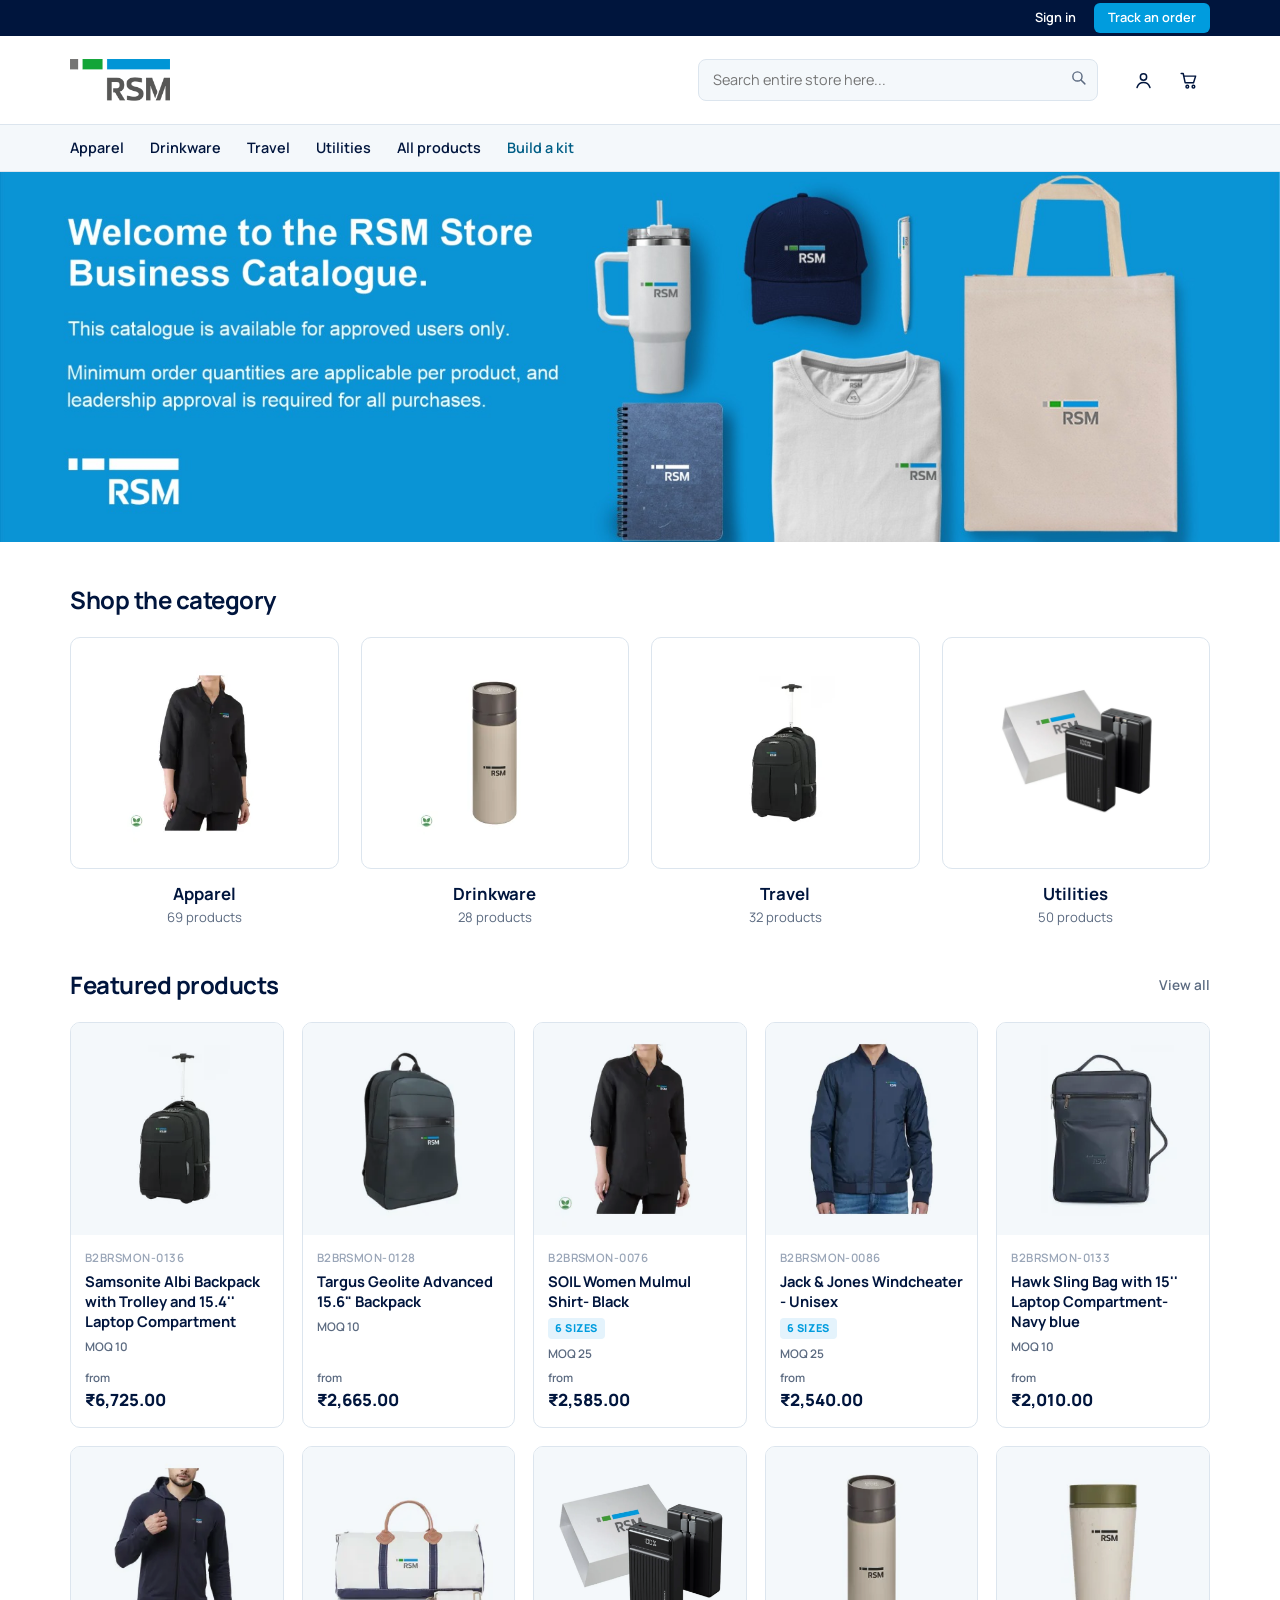
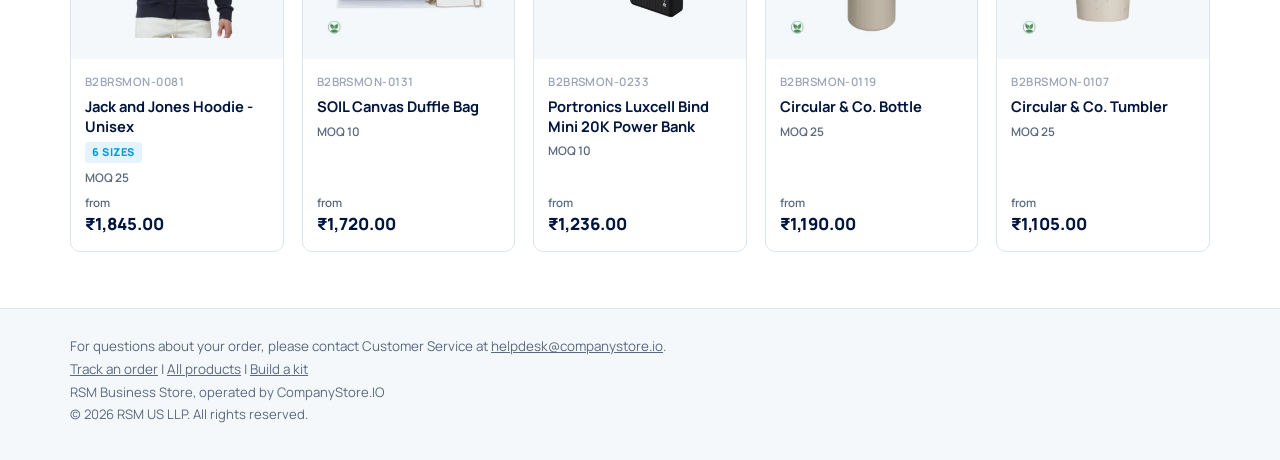
==== commit b2c8a3a0: "Homepage and checkout follow the Magento store Requesters are moving off b2b.rsmus.companystore.gift" ====
--- a/index.html
+++ b/index.html
@@ -16,13 +16,19 @@
 
   <div class="wrap">
     <div id="banners"></div>
-    <div class="cat-grid" id="cats"></div>
 
-    <div class="row-between" style="margin:36px 0 16px">
-      <h2>Featured</h2>
-      <a class="link-quiet" href="category.html?cat=Apparel">Browse all</a>
-    </div>
-    <div class="grid" id="featured"></div>
+    <section class="home-sec">
+      <h2>Shop the category</h2>
+      <div class="cat-tiles" id="cats"></div>
+    </section>
+
+    <section class="home-sec">
+      <div class="row-between" style="margin-bottom:22px">
+        <h2 style="margin:0">Featured products</h2>
+        <a class="link-quiet" href="all.html">View all</a>
+      </div>
+      <div class="grid grid-5" id="featured"></div>
+    </section>
   </div>
 </main>
 
@@ -37,19 +43,26 @@
   const counts = {};
   for (const p of Catalog.products) counts[p.category] = (counts[p.category] || 0) + 1;
 
-  document.getElementById('cats').append(...Catalog.categories.map(c =>
-    el('a', { class: 'cat-card', href: 'category.html?cat=' + encodeURIComponent(c.slug) },
-      el('h3', {}, c.label),
-      el('div', { class: 'small' }, `${counts[c.slug] || 0} products`),
-      el('div', { class: 'small muted', style: 'margin-top:8px' }, c.subcategories.join(' · ')))));
+  /* Each category is shown by its dearest product, which is reliably the one
+     photographed well enough to carry a tile. */
+  document.getElementById('cats').append(...Catalog.categories.map(c => {
+    const rep = Catalog.products
+      .filter(p => p.category === c.slug)
+      .sort((a, b) => b.base_price - a.base_price)[0];
+    return el('a', { class: 'cat-tile', href: 'category.html?cat=' + encodeURIComponent(c.slug) },
+      el('div', { class: 'cat-tile-img' },
+        rep ? el('img', { src: rep.image, alt: '', loading: 'lazy' }) : null),
+      el('div', { class: 'cat-tile-label' }, c.label),
+      el('div', { class: 'small muted' }, `${counts[c.slug] || 0} products`));
+  }));
 
-  // One representative product per subcategory, cheapest first, capped at 8.
+  // One representative product per subcategory, dearest first, capped at 10.
   const seen = new Set(), picks = [];
   for (const p of [...Catalog.products].sort((a, b) => b.base_price - a.base_price)) {
     if (seen.has(p.subcategory)) continue;
     seen.add(p.subcategory);
     picks.push(p);
-    if (picks.length === 8) break;
+    if (picks.length === 10) break;
   }
   document.getElementById('featured').append(...picks.map(productCard));
 })();
@@ -62,13 +75,34 @@
 
   /* Banner artwork carries its own headline, body copy and logo, so it is
      shown whole rather than darkened into a backdrop for a second set of the
-     same words. Without artwork the page still needs the typeset hero below. */
-  if (b && b.image_url) {
+     same words. Several banners with artwork become a carousel; one is just a
+     picture. Without artwork the page still needs the typeset hero below. */
+  const art = Site.banners.filter(x => x.image_url);
+  if (art.length) {
     host.className = 'hero-art';
-    host.append(el('img', { src: b.image_url, alt: b.title || 'RSM Business Store' }));
-    if (b.link_url) {
-      host.append(el('div', { class: 'wrap' },
-        el('a', { class: 'btn', href: b.link_url }, 'Browse')));
+    const slides = art.map((s, i) => {
+      const img = el('img', { src: s.image_url, alt: s.title || 'RSM Business Store',
+        loading: i ? 'lazy' : 'eager' });
+      const slide = s.link_url
+        ? el('a', { class: 'hero-slide' + (i ? '' : ' on'), href: s.link_url }, img)
+        : el('div', { class: 'hero-slide' + (i ? '' : ' on') }, img);
+      host.append(slide);
+      return slide;
+    });
+
+    if (art.length > 1) {
+      let at = 0;
+      const dots = art.map((s, i) => el('button', {
+        class: 'hero-dot' + (i ? '' : ' on'), type: 'button',
+        'aria-label': 'Banner ' + (i + 1), onclick: () => show(i),
+      }));
+      const show = i => {
+        at = i;
+        slides.forEach((sl, n) => sl.classList.toggle('on', n === i));
+        dots.forEach((d, n) => d.classList.toggle('on', n === i));
+      };
+      host.append(el('div', { class: 'hero-dots' }, dots));
+      setInterval(() => show((at + 1) % art.length), 6000);
     }
     return;
   }
--- a/assets/css/app.css
+++ b/assets/css/app.css
@@ -463,3 +463,93 @@
 .sw-label { font-size: .82rem; font-weight: 700; }
 .sw:not(.on) .sw-label { color: var(--muted); }
 .sw:focus-visible { outline: 2px solid var(--brand); outline-offset: 3px; border-radius: 6px; }
+
+
+/* ================================================== store chrome, RSM layout
+   Account strip, logo + search, category rail, then a footer that carries the
+   service address and the firm's line. Mirrors the Magento store this replaces
+   so the two do not read as different shops during the changeover. */
+
+.site-head { position: static; border-bottom: 0; }
+
+.util { background: var(--ink); color: #fff; }
+.util-inner { display: flex; align-items: center; justify-content: flex-end;
+              gap: 18px; height: 36px; font-size: .8rem; }
+.util a { color: #fff; font-weight: 600; }
+.util a:hover { color: var(--brand); }
+.util-name { color: var(--grey); }
+.util-btn { background: var(--brand); color: #fff; padding: 5px 14px; border-radius: 6px; font-weight: 700; }
+.util-btn:hover { background: #fff; color: var(--ink); }
+
+.head-inner { display: flex; align-items: center; gap: 24px; height: 88px; }
+.brand-logo { height: 42px; }
+
+.search { position: relative; flex: 1; max-width: 400px; margin-left: auto; }
+.search input {
+  width: 100%; padding: 9px 42px 9px 14px; font: inherit; font-size: .9rem;
+  border: 1px solid var(--line); border-radius: 8px; background: var(--off);
+}
+.search input:focus { outline: none; background: #fff; border-color: var(--brand);
+                      box-shadow: 0 0 0 3px rgba(0, 156, 222, .15); }
+.search button { position: absolute; top: 4px; right: 4px; width: 32px; height: 30px;
+                 display: flex; align-items: center; justify-content: center;
+                 border: 0; background: none; color: var(--muted); cursor: pointer; }
+.search button:hover { color: var(--brand); }
+
+.head-icons { display: flex; align-items: center; gap: 4px; }
+.icon-btn { position: relative; width: 42px; height: 42px; border-radius: 8px;
+            display: flex; align-items: center; justify-content: center; color: var(--ink); }
+.icon-btn:hover { background: var(--off); color: var(--brand); }
+.icon-btn .pill { position: absolute; top: 2px; right: 0; }
+
+.catnav { background: var(--off); border-top: 1px solid var(--line); border-bottom: 1px solid var(--line); }
+.catnav-inner { display: flex; align-items: center; gap: 26px; height: 46px; overflow-x: auto; }
+.catnav a { font-weight: 600; font-size: .9rem; white-space: nowrap; }
+.catnav a.on, .catnav a:hover { color: var(--brand); }
+
+/* ----------------------------------------------------------- hero carousel */
+
+.hero-art { position: relative; background: var(--ink); }
+.hero-slide { display: none; }
+.hero-slide.on { display: block; }
+.hero-slide img { display: block; width: 100%; height: auto; }
+.hero-dots { position: absolute; left: 0; right: 0; bottom: 14px;
+             display: flex; justify-content: center; gap: 9px; }
+.hero-dot { width: 11px; height: 11px; padding: 0; border: 0; border-radius: 50%;
+            background: rgba(255, 255, 255, .5); cursor: pointer; }
+.hero-dot.on { background: #fff; }
+
+/* -------------------------------------------------------- homepage sections */
+
+.home-sec { margin-top: 44px; }
+.home-sec h2 { font-size: 1.5rem; font-weight: 700; margin-bottom: 22px; }
+
+.cat-tiles { display: grid; grid-template-columns: repeat(4, 1fr); gap: 22px; }
+.cat-tile { text-align: center; }
+.cat-tile-img { height: 232px; padding: 18px; background: #fff;
+                border: 1px solid var(--line); border-radius: var(--radius);
+                display: flex; align-items: center; justify-content: center; }
+.cat-tile:hover .cat-tile-img { border-color: var(--brand); box-shadow: var(--shadow); }
+.cat-tile-img img { max-width: 100%; max-height: 100%; object-fit: contain; }
+.cat-tile-label { margin-top: 12px; font-size: 1.05rem; font-weight: 700; }
+
+.grid-5 { grid-template-columns: repeat(5, 1fr); }
+
+/* ------------------------------------------------------------------ footer */
+
+.site-foot { margin-top: 56px; padding: 26px 0 34px; }
+.foot-inner { display: block; font-size: .84rem; color: var(--muted); line-height: 1.7; }
+.foot-inner a { color: var(--muted); text-decoration: underline; }
+.foot-inner a:hover { color: var(--brand); }
+.foot-inner p { margin: 0; }
+.foot-links { margin: 4px 0 14px; }
+.foot-note { max-width: 900px; }
+.foot-copy { margin-top: 12px; }
+
+@media (max-width: 900px) {
+  .head-inner { height: auto; flex-wrap: wrap; padding-top: 14px; padding-bottom: 14px; gap: 14px; }
+  .search { order: 3; flex-basis: 100%; max-width: none; margin-left: 0; }
+  .head-icons { margin-left: auto; }
+  .cat-tiles, .grid-5 { grid-template-columns: repeat(2, 1fr); }
+  .cat-tile-img { height: 170px; }
+}
